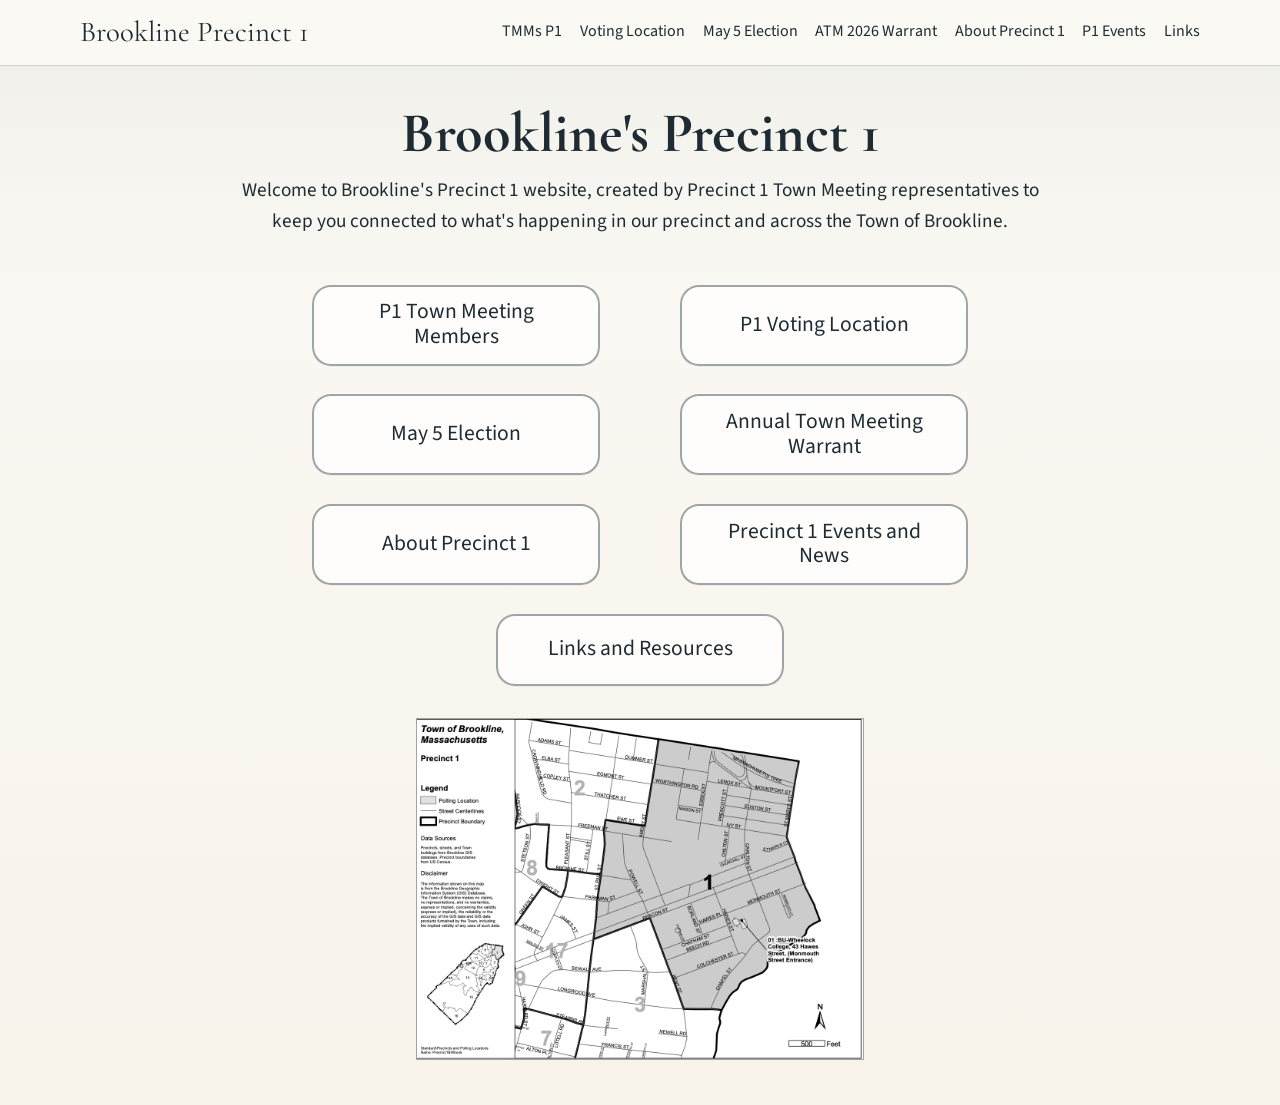
==== index.html @ 7e529240 "Initial commit" ====
<!doctype html>
<html lang="en">
  <head>
    <meta charset="utf-8" />
    <meta name="viewport" content="width=device-width, initial-scale=1" />
    <title>Welcome to Brookline's Precinct 1</title>
    <meta
      name="description"
      content="A non-partisan information site for Brookline, Massachusetts Precinct 1."
    />
    <link rel="preconnect" href="https://fonts.googleapis.com" />
    <link rel="preconnect" href="https://fonts.gstatic.com" crossorigin />
    <link
      href="https://fonts.googleapis.com/css2?family=Cormorant+Garamond:wght@500;600;700&family=Source+Sans+3:wght@400;600;700&display=swap"
      rel="stylesheet"
    />
    <link rel="stylesheet" href="styles.css" />
    <script src="script.js" defer></script>
  </head>
  <body>
    <header class="site-header">
      <div class="site-header__inner">
        <a class="site-brand" href="index.html">
          <span class="site-brand__name">Brookline Precinct 1</span>
        </a>
        <button
          class="menu-toggle"
          type="button"
          data-menu-toggle
          aria-expanded="false"
          aria-controls="site-nav"
        >
          Menu
        </button>
        <nav class="site-nav" id="site-nav" data-site-nav aria-label="Primary">
          <a data-nav-link href="tmms.html">TMMs P1</a>
          <a data-nav-link href="election-information.html">Voting Location</a>
          <a data-nav-link href="may-2026-election.html">May 5 Election</a>
          <a data-nav-link href="warrant-may-2026.html">ATM 2026 Warrant</a>
          <a data-nav-link href="about.html">About Precinct 1</a>
          <a data-nav-link href="events.html">P1 Events</a>
          <a data-nav-link href="links.html">Links</a>
        </nav>
      </div>
    </header>

    <main>
      <section class="hero hero--home">
        <div class="hero-copy hero-copy--home">
          <h1>Brookline's Precinct 1</h1>
          <p class="hero-intro">
            Welcome to Brookline's Precinct 1 website, created by Precinct 1 Town
            Meeting representatives to keep you connected to what's happening in our
            precinct and across the Town of Brookline.
          </p>
        </div>
      </section>

      <section class="page-section page-section--tight-top page-section--no-divider" id="site-sections">
        <div class="home-link-grid" aria-label="Homepage site links">
          <a class="home-link-button" href="tmms.html">P1 Town Meeting Members</a>
          <a class="home-link-button" href="election-information.html">P1 Voting Location</a>
          <a class="home-link-button" href="may-2026-election.html">May 5 Election</a>
          <a class="home-link-button" href="warrant-may-2026.html">Annual Town Meeting Warrant</a>
          <a class="home-link-button" href="about.html">About Precinct 1</a>
          <a class="home-link-button" href="events.html">Precinct 1 Events and News</a>
          <a class="home-link-button home-link-button--wide" href="links.html">Links and Resources</a>
        </div>

        <figure class="home-map">
          <img src="assets/P1Map.png" alt="Map of Brookline Precinct 1." />
        </figure>
      </section>
    </main>
  </body>
</html>
---- styles.css ----
:root {
  --bg: #f7f3eb;
  --paper: #fcfaf6;
  --band: #eeeadf;
  --text: #1e2b33;
  --muted: #53616a;
  --accent: #4d6b52;
  --accent-dark: #324a38;
  --border: rgba(30, 43, 51, 0.18);
  --border-strong: rgba(30, 43, 51, 0.42);
  --content-width: 1120px;
  --measure: 42rem;
  --intro-measure: 56rem;
}

*,
*::before,
*::after {
  box-sizing: border-box;
}

html {
  scroll-behavior: smooth;
}

body {
  margin: 0;
  font-family: "Source Sans 3", "Trebuchet MS", sans-serif;
  color: var(--text);
  background:
    linear-gradient(180deg, rgba(77, 107, 82, 0.08), transparent 18rem),
    linear-gradient(180deg, var(--paper) 0%, var(--bg) 100%);
  line-height: 1.6;
}

a {
  color: var(--accent-dark);
}

a:hover,
a:focus-visible {
  color: var(--accent);
}

img,
iframe {
  max-width: 100%;
}

.site-shell,
.site-header__inner,
.site-footer,
.page-section,
.hero,
.page-hero {
  width: min(calc(100% - 2rem), var(--content-width));
  margin: 0 auto;
}

.site-header {
  position: sticky;
  top: 0;
  z-index: 20;
  backdrop-filter: blur(10px);
  background: rgba(252, 250, 246, 0.9);
  border-bottom: 1px solid var(--border);
}

.site-header__inner {
  display: flex;
  align-items: center;
  justify-content: space-between;
  gap: 1rem;
  padding: 1rem 0;
}

.site-brand {
  text-decoration: none;
  color: var(--text);
}

.site-brand__name,
.hero h1,
.page-hero h1,
.section-title {
  font-family: "Cormorant Garamond", Georgia, serif;
}

.site-brand__name {
  display: block;
  font-size: 1.8rem;
  line-height: 1;
  white-space: nowrap;
}

.site-nav {
  display: flex;
  column-gap: 1.1rem;
  row-gap: 0.5rem;
  flex-wrap: wrap;
  align-items: center;
}

.site-nav a {
  text-decoration: none;
  color: var(--text);
  padding: 0.2rem 0;
  border-bottom: 1px solid transparent;
  white-space: nowrap;
}

.site-nav a[aria-current="page"] {
  color: var(--accent-dark);
  border-bottom-color: var(--accent-dark);
}

.menu-toggle {
  display: none;
  border: 1px solid var(--border);
  border-radius: 0;
  background: transparent;
  color: var(--text);
  padding: 0.55rem 0.9rem;
}

.hero,
.page-hero {
  padding: 4.75rem 0 2.2rem;
}

.hero-copy,
blockquote,
.member-table {
  max-width: var(--measure);
}

.hero-copy {
  max-width: var(--intro-measure);
}

.page-hero__copy {
  max-width: none;
}

.hero h1,
.page-hero h1 {
  margin: 0 0 1rem;
  font-size: clamp(2.8rem, 5vw, 4.8rem);
  line-height: 0.92;
}

.hero-actions,
.card-grid,
.map-grid,
.quick-facts,
.directory-grid {
  display: grid;
  gap: 1.5rem;
}

.map-grid,
.quick-facts {
  grid-template-columns: repeat(auto-fit, minmax(300px, 1fr));
}

.quick-facts--stacked {
  grid-template-columns: 1fr;
}

.directory-grid {
  grid-template-columns: 1fr;
}

.hero-copy p,
.page-hero__copy p {
  max-width: var(--intro-measure);
  text-wrap: pretty;
}

.section-intro,
.page-note {
  max-width: var(--intro-measure);
  text-wrap: pretty;
}

.site-footer p {
  max-width: var(--measure);
}

.page-links .page-hero {
  padding-bottom: 1.2rem;
}

.page-hero--compact {
  padding-bottom: 0.75rem;
}

.page-hero--compact .page-hero__copy h1 {
  margin-bottom: 1.35rem;
}

.page-links .page-section {
  padding-top: 0.35rem;
  border-top: 0;
}

.page-links .directory-group {
  max-width: 60rem;
}

.button-link {
  display: inline-flex;
  align-items: center;
  justify-content: center;
  min-height: 44px;
  padding: 0.8rem 1.2rem;
  border: 1px solid var(--accent-dark);
  border-radius: 0;
  background: var(--accent-dark);
  color: var(--paper);
  text-decoration: none;
  letter-spacing: 0.01em;
  white-space: nowrap;
}

.button-link--secondary {
  background: transparent;
  color: var(--accent-dark);
  border-color: var(--border-strong);
}

.page-section {
  padding: 0.55rem 0 2.8rem;
}

.page-section--no-divider {
  border-top: 0;
}

.page-section--tight-top {
  padding-top: 0.4rem;
}

.section-title {
  margin: 0 0 0.75rem;
  font-size: clamp(2rem, 3vw, 3.1rem);
}

.member-table {
  width: 100%;
  border-collapse: collapse;
  max-width: 100%;
  border-top: 2px solid var(--text);
}

.member-table th,
.member-table td {
  padding: 0.95rem 0.75rem;
  border-bottom: 1px solid var(--border);
  text-align: left;
}

.member-table th {
  background: transparent;
  font-weight: 700;
  white-space: nowrap;
}

.site-footer {
  padding: 0.5rem 0 3rem;
  color: var(--muted);
}

.hero-copy,
.page-hero__copy {
  padding: 0;
}

.hero-actions {
  display: flex;
  flex-wrap: wrap;
  gap: 0.85rem;
  margin-top: 1.6rem;
}

.section-intro {
  margin: 0 0 1.4rem;
  color: var(--muted);
}

.prose-content {
  max-width: 56rem;
}

.prose-content h2,
.prose-content h3 {
  font-family: "Cormorant Garamond", Georgia, serif;
  line-height: 1.08;
}

.prose-content h2 {
  margin: 0 0 1rem;
  font-size: clamp(2rem, 3vw, 3rem);
}

.prose-content h3 {
  margin: 2.2rem 0 0.8rem;
  font-size: clamp(1.55rem, 2.2vw, 2.1rem);
}

.prose-content p,
.prose-content ul {
  margin: 0 0 1.15rem;
  text-wrap: pretty;
}

.prose-content ul {
  padding-left: 1.2rem;
}

.prose-content li + li {
  margin-top: 0.45rem;
}

.home-gallery {
  display: grid;
  grid-template-columns: repeat(auto-fit, minmax(260px, 1fr));
  gap: 1.25rem;
}

.home-gallery__item {
  margin: 0;
}

.home-gallery__item img {
  display: block;
  width: 100%;
  height: 100%;
  min-height: 240px;
  object-fit: cover;
  border: 1px solid var(--border);
  background: var(--paper);
}

.hero--home {
  padding-top: 2.6rem;
  text-align: center;
}

.hero-copy--home {
  max-width: 52rem;
  margin: 0 auto;
}

.hero-copy--home h1 {
  font-size: clamp(2.5rem, 4.4vw, 4rem);
}

.hero-intro {
  margin: 0 auto;
  font-size: clamp(1.02rem, 1.55vw, 1.2rem);
  color: var(--text);
}

.home-map {
  width: min(100%, 28rem);
  margin: 2rem auto 0;
}

.home-map img {
  display: block;
  width: 100%;
  border: 1px solid var(--border-strong);
  background: var(--paper);
}

.home-link-grid {
  display: grid;
  grid-template-columns: repeat(2, minmax(0, 18rem));
  justify-content: center;
  gap: 1.8rem 5rem;
  padding-top: 0.4rem;
}

.home-link-button {
  display: inline-flex;
  align-items: center;
  justify-content: center;
  min-height: 4.5rem;
  padding: 0.85rem 1.4rem;
  border: 2px solid var(--border-strong);
  border-radius: 1.2rem;
  background: rgba(255, 255, 255, 0.72);
  color: var(--text);
  text-align: center;
  text-decoration: none;
  font-size: clamp(1.15rem, 1.9vw, 1.35rem);
  line-height: 1.15;
  box-shadow: 0 1px 0 rgba(30, 43, 51, 0.05);
  transition:
    transform 160ms ease,
    background 160ms ease,
    border-color 160ms ease;
}

.home-link-button:hover,
.home-link-button:focus-visible {
  color: var(--text);
  transform: translateY(-2px);
  background: rgba(255, 255, 255, 0.92);
  border-color: var(--text);
}

.home-link-button--wide {
  grid-column: 1 / -1;
  width: min(100%, 18rem);
  justify-self: center;
}

.election-page__content {
  max-width: 66rem;
}

.about-page__content {
  max-width: 48rem;
}

.about-page__article {
  max-width: 48rem;
}

.about-page__article p {
  margin: 0;
  text-wrap: pretty;
}

.about-page__article p + p {
  margin-top: 1.35rem;
}

.image-frame.about-page__figure {
  margin: 2rem 0 0;
  padding-bottom: 2rem;
}

.election-page__example-heading {
  margin: 0 0 1.6rem;
  font-size: clamp(1.45rem, 2vw, 1.9rem);
  line-height: 1.1;
  font-family: "Cormorant Garamond", Georgia, serif;
}

.election-page__location,
.election-page__where-link {
  margin: 0 0 1.55rem;
  font-size: clamp(1.2rem, 1.9vw, 1.85rem);
  line-height: 1.35;
}

.election-page__where-link {
  max-width: 58rem;
}

.election-page__where-link--lookup {
  padding-top: 0.9rem;
}

.election-page__photo-grid {
  display: grid;
  grid-template-columns: minmax(300px, 380px) minmax(320px, 1fr);
  gap: 2.4rem;
  align-items: center;
  margin: 0 0 2.5rem;
}

.election-page__photo,
.election-page__map,
.election-page__example {
  margin: 0;
}

.election-page__photo img,
.election-page__map iframe,
.election-page__example img {
  display: block;
  width: 100%;
}

.election-page__map iframe {
  min-height: 320px;
}

.election-page__example {
  max-width: 430px;
}

.warrant-page__content {
  max-width: 70rem;
  padding-top: 1.2rem;
}

.warrant-page__hero .page-hero__copy h1 {
  margin-bottom: 3rem;
}

.warrant-page__hero-link {
  margin: 0 0 1.9rem;
  font-size: clamp(1.55rem, 2.2vw, 2.1rem);
  line-height: 1.1;
  font-family: "Cormorant Garamond", Georgia, serif;
}

.warrant-page__hero-link a {
  color: var(--accent-dark);
  text-decoration-line: underline;
  text-decoration-thickness: 1px;
  text-underline-offset: 0.12em;
}

.warrant-page__document-block + .warrant-page__document-block {
  margin-top: 4rem;
}

.warrant-page__document-title {
  margin: 0 0 1.5rem;
  font-size: clamp(1.55rem, 2.2vw, 2.1rem);
  line-height: 1.1;
  font-family: "Cormorant Garamond", Georgia, serif;
}

.warrant-page__embed {
  width: 100%;
  min-height: 900px;
  margin-top: 0.2rem;
  border: 1px solid var(--border);
  background: var(--paper);
}

.map-card,
.fact-panel,
.directory-group {
  padding-top: 1rem;
  border-top: 2px solid var(--border-strong);
}

.map-card h3,
.fact-panel h2,
.directory-group h2,
.link-row__title {
  margin: 0 0 0.95rem;
  font-size: 1.1rem;
}

.link-row__title {
  white-space: nowrap;
}

.map-meta,
.fact-panel p,
.directory-group p,
.link-row__body,
.page-note,
.map-card p {
  color: var(--muted);
}

.map-links,
.resource-list,
.plain-list,
.directory-group ul {
  list-style: none;
  margin: 0;
  padding: 0;
}

.map-links li,
.resource-list li,
.plain-list li,
.directory-group li {
  padding: 0.5rem 0 0.7rem;
}

.map-links li:first-child,
.resource-list li:first-child,
.plain-list li:first-child,
.directory-group li:first-child {
  padding-top: 0;
}

.map-links a,
.resource-list a,
.plain-list a,
.link-row {
  text-decoration: none;
}

.button-link:hover,
.button-link:focus-visible {
  color: var(--paper);
}

.button-link--secondary:hover,
.button-link--secondary:focus-visible {
  color: var(--accent-dark);
  background: rgba(77, 107, 82, 0.08);
}

.resource-list {
  max-width: var(--measure);
}

.resource-list a {
  margin-left: 0.3rem;
}

.link-list {
  border-top: 1px solid var(--border);
}

.link-row {
  display: grid;
  gap: 0.3rem;
  padding: 1rem 0;
  border-bottom: 1px solid var(--border);
  color: inherit;
}

.link-row:hover .link-row__title,
.link-row:focus-visible .link-row__title {
  color: var(--accent-dark);
}

.fact-strip {
  display: grid;
  gap: 1rem;
  padding: 1rem 0;
  border-top: 2px solid var(--border-strong);
}

.fact-strip dt {
  font-size: 0.82rem;
  letter-spacing: 0.1em;
  text-transform: uppercase;
  color: var(--muted);
}

.fact-strip dd {
  margin: 0.35rem 0 0;
  font-size: 1.15rem;
}

.image-frame {
  margin: 0;
}

.image-frame img {
  display: block;
  width: 100%;
  max-width: 760px;
  border: 1px solid var(--border);
}

.image-frame figcaption {
  margin-top: 0.75rem;
  color: var(--muted);
  font-size: 0.95rem;
}

.page-note {
  padding-top: 1rem;
  border-top: 2px solid var(--border-strong);
}

.sr-only {
  position: absolute;
  width: 1px;
  height: 1px;
  padding: 0;
  margin: -1px;
  overflow: hidden;
  clip: rect(0, 0, 0, 0);
  white-space: nowrap;
  border: 0;
}

:focus-visible {
  outline: 3px solid rgba(77, 107, 82, 0.38);
  outline-offset: 3px;
}

@media (max-width: 860px) {
  .menu-toggle {
    display: inline-flex;
  }

  .site-nav {
    display: none;
    width: 100%;
    flex-direction: column;
    align-items: flex-start;
    padding-top: 0.75rem;
  }

  .site-nav.is-open {
    display: flex;
  }

  .site-header__inner {
    flex-wrap: wrap;
  }

  .site-nav a {
    padding: 0.2rem 0;
  }

  .home-link-grid {
    grid-template-columns: minmax(0, 20rem);
    gap: 1.3rem;
  }

  .home-link-button--wide {
    grid-column: auto;
  }

  .election-page__photo-grid {
    grid-template-columns: 1fr;
    gap: 1.25rem;
    max-width: 100%;
  }

  .warrant-page__embed {
    min-height: 640px;
  }
}
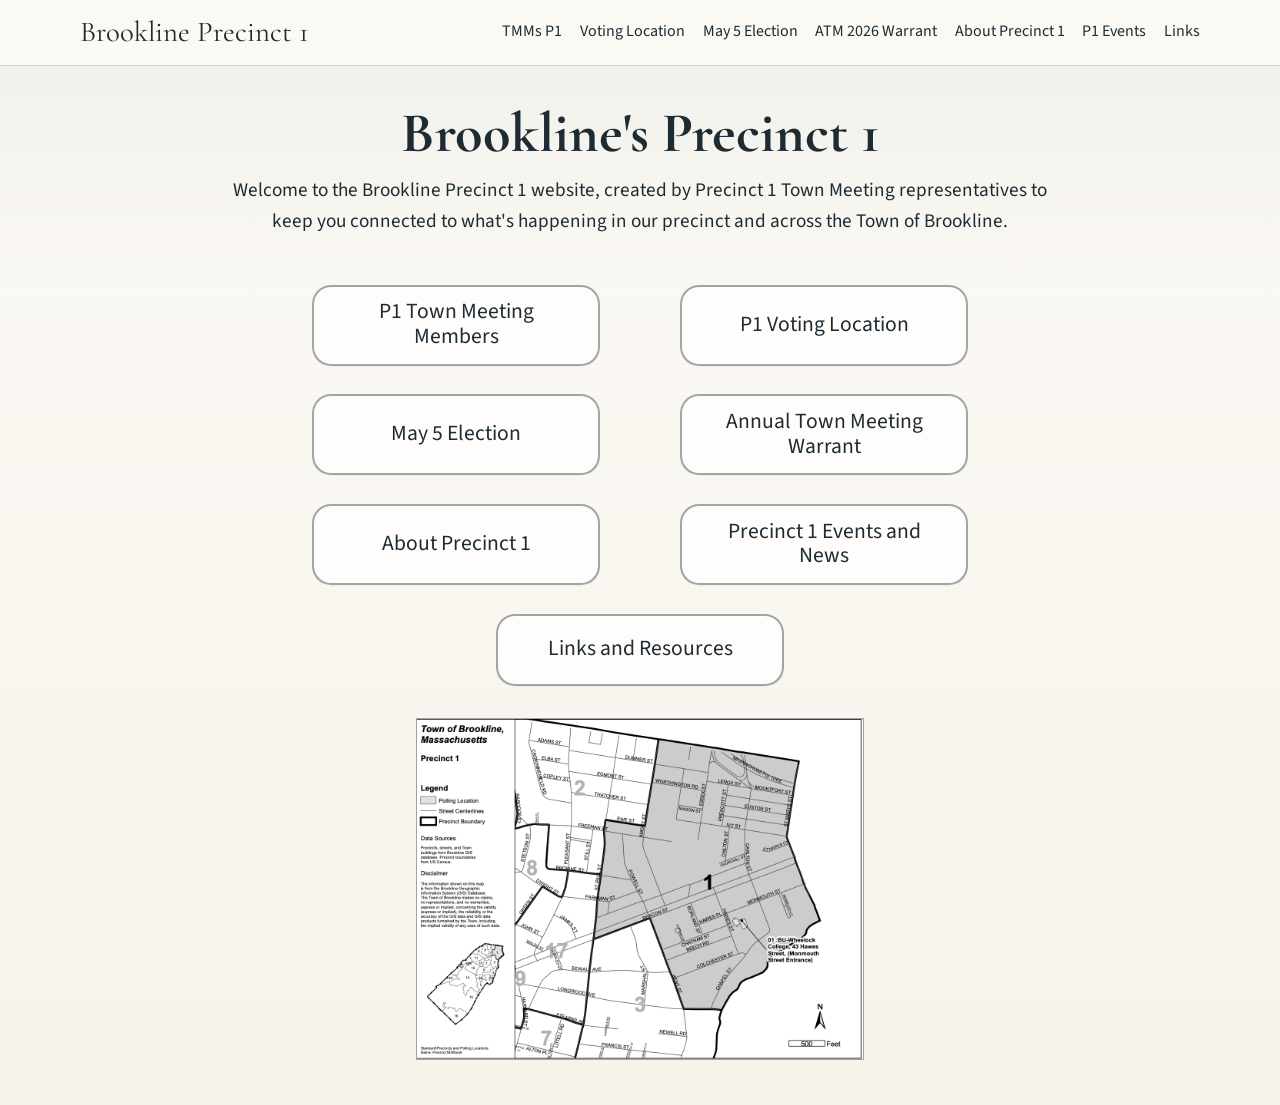
==== commit 60c0966a: "small tweaks" ====
--- a/index.html
+++ b/index.html
@@ -3,7 +3,7 @@
   <head>
     <meta charset="utf-8" />
     <meta name="viewport" content="width=device-width, initial-scale=1" />
-    <title>Welcome to Brookline's Precinct 1</title>
+    <title>Welcome to Brookline Precinct 1</title>
     <meta
       name="description"
       content="A non-partisan information site for Brookline, Massachusetts Precinct 1."
@@ -49,7 +49,7 @@
         <div class="hero-copy hero-copy--home">
           <h1>Brookline's Precinct 1</h1>
           <p class="hero-intro">
-            Welcome to Brookline's Precinct 1 website, created by Precinct 1 Town
+            Welcome to the Brookline Precinct 1 website, created by Precinct 1 Town
             Meeting representatives to keep you connected to what's happening in our
             precinct and across the Town of Brookline.
           </p>
--- a/styles.css
+++ b/styles.css
@@ -286,6 +286,10 @@
 .section-intro {
   margin: 0 0 1.4rem;
   color: var(--muted);
+}
+
+.tmms-description {
+  margin-top: 1.6rem;
 }
 
 .prose-content {
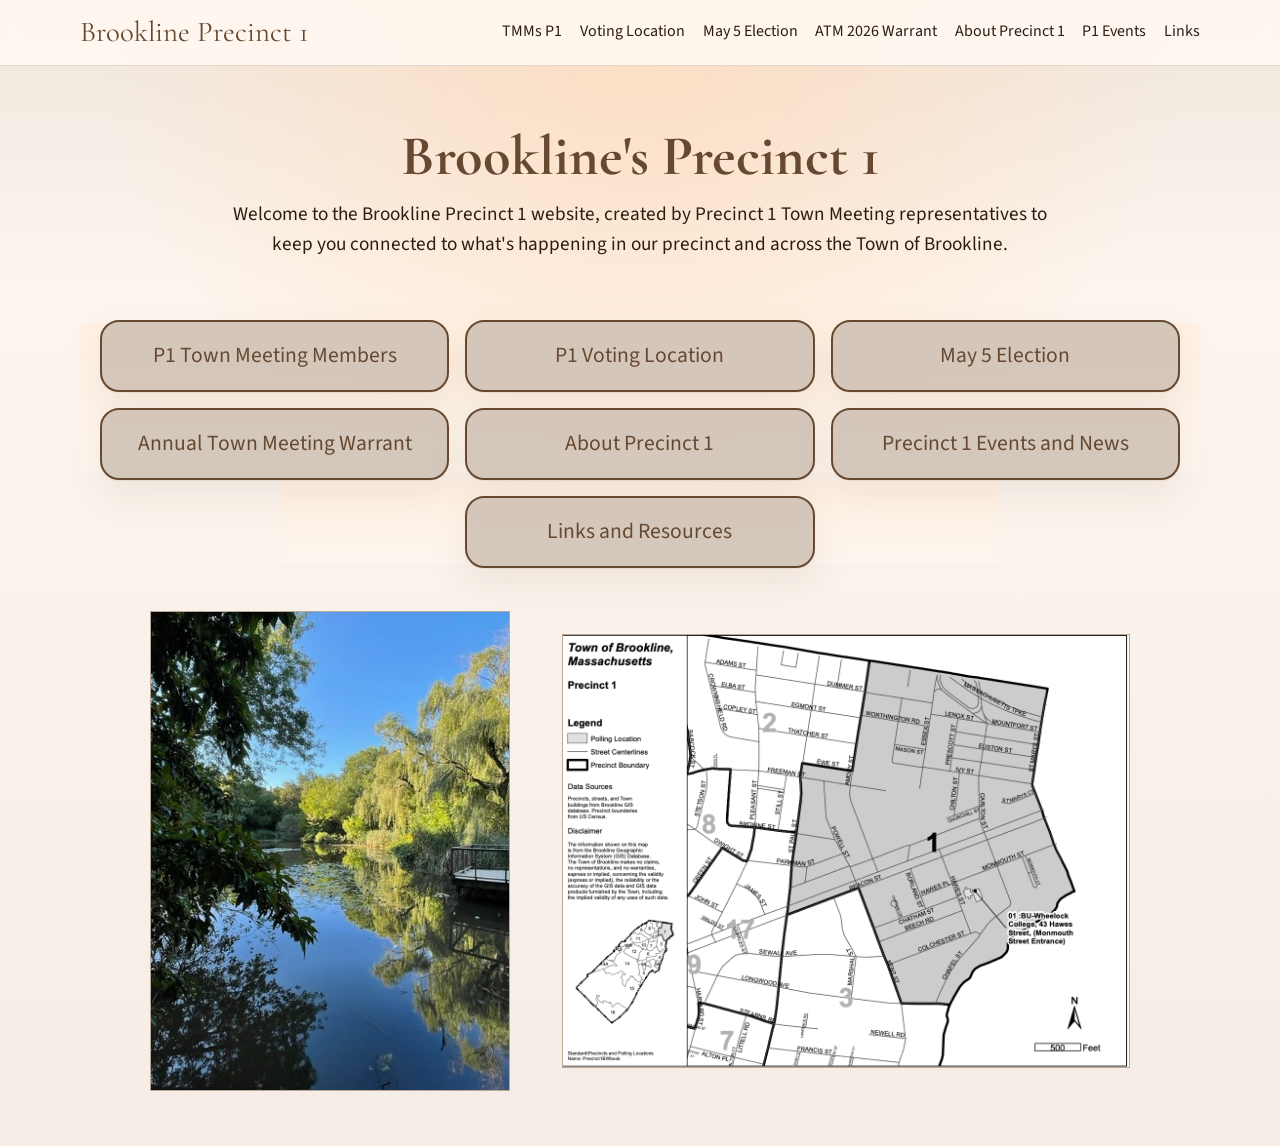
==== commit 0008e455: "new welcome page" ====
--- a/index.html
+++ b/index.html
@@ -45,31 +45,53 @@
     </header>
 
     <main>
-      <section class="hero hero--home">
-        <div class="hero-copy hero-copy--home">
-          <h1>Brookline's Precinct 1</h1>
-          <p class="hero-intro">
-            Welcome to the Brookline Precinct 1 website, created by Precinct 1 Town
-            Meeting representatives to keep you connected to what's happening in our
-            precinct and across the Town of Brookline.
-          </p>
-        </div>
-      </section>
+      <section class="page-section page-section--tight-top page-section--no-divider home-page" id="site-sections">
+        <div class="home-welcome-panel">
+          <div class="hero hero--home">
+            <div class="hero-copy hero-copy--home">
+              <h1>Brookline's Precinct 1</h1>
+              <p class="hero-intro">
+                Welcome to the Brookline Precinct 1 website, created by Precinct 1 Town
+                Meeting representatives to keep you connected to what's happening in our
+                precinct and across the Town of Brookline.
+              </p>
+            </div>
+          </div>
 
-      <section class="page-section page-section--tight-top page-section--no-divider" id="site-sections">
-        <div class="home-link-grid" aria-label="Homepage site links">
-          <a class="home-link-button" href="tmms.html">P1 Town Meeting Members</a>
-          <a class="home-link-button" href="election-information.html">P1 Voting Location</a>
-          <a class="home-link-button" href="may-2026-election.html">May 5 Election</a>
-          <a class="home-link-button" href="warrant-may-2026.html">Annual Town Meeting Warrant</a>
-          <a class="home-link-button" href="about.html">About Precinct 1</a>
-          <a class="home-link-button" href="events.html">Precinct 1 Events and News</a>
-          <a class="home-link-button home-link-button--wide" href="links.html">Links and Resources</a>
+          <div class="home-link-grid" aria-label="Homepage site links">
+            <a class="home-link-button" href="tmms.html">P1 Town Meeting Members</a>
+            <a class="home-link-button" href="election-information.html">P1 Voting Location</a>
+            <a class="home-link-button" href="may-2026-election.html">May 5 Election</a>
+            <a class="home-link-button" href="warrant-may-2026.html">Annual Town Meeting Warrant</a>
+            <a class="home-link-button" href="about.html">About Precinct 1</a>
+            <a class="home-link-button" href="events.html">Precinct 1 Events and News</a>
+            <a class="home-link-button home-link-button--featured" href="links.html">Links and Resources</a>
+          </div>
         </div>
 
-        <figure class="home-map">
-          <img src="assets/P1Map.png" alt="Map of Brookline Precinct 1." />
-        </figure>
+        <div class="home-visual-grid" aria-label="Welcome page visuals">
+          <figure class="home-visual home-visual--photo">
+            <button class="home-visual__trigger" type="button" data-lightbox-trigger>
+              <img
+                src="assets/halls2.jpg"
+                alt="Hall's Pond in Precinct 1, with trees reflected in still water."
+              />
+            </button>
+          </figure>
+          <figure class="home-visual home-visual--map">
+            <button class="home-visual__trigger" type="button" data-lightbox-trigger>
+              <img src="assets/P1Map.png" alt="Map of Brookline Precinct 1." />
+            </button>
+          </figure>
+        </div>
+
+        <dialog class="image-lightbox" data-image-lightbox aria-label="Expanded image view">
+          <button class="image-lightbox__close" type="button" data-lightbox-close aria-label="Close expanded image">
+            Close
+          </button>
+          <img class="image-lightbox__image" data-lightbox-image alt="" />
+          <p class="image-lightbox__caption" data-lightbox-caption></p>
+        </dialog>
       </section>
     </main>
   </body>
--- a/styles.css
+++ b/styles.css
@@ -1,16 +1,28 @@
 :root {
-  --bg: #f7f3eb;
-  --paper: #fcfaf6;
-  --band: #eeeadf;
-  --text: #1e2b33;
-  --muted: #53616a;
-  --accent: #4d6b52;
-  --accent-dark: #324a38;
-  --border: rgba(30, 43, 51, 0.18);
-  --border-strong: rgba(30, 43, 51, 0.42);
+  --peach: #ffdbbb;
+  --greige: #ccbeb1;
+  --taupe: #997e67;
+  --brown: #664930;
   --content-width: 1120px;
   --measure: 42rem;
   --intro-measure: 56rem;
+  --paper: #fff8f1;
+  --bg: #f5ede5;
+  --band: var(--peach);
+  --text: #2c1d13;
+  --muted: #6f5a49;
+  --accent: var(--taupe);
+  --accent-dark: var(--brown);
+  --border: rgba(102, 73, 48, 0.18);
+  --border-strong: rgba(102, 73, 48, 0.46);
+  --accent-wash: rgba(255, 219, 187, 0.68);
+  --header-bg: rgba(255, 248, 241, 0.94);
+  --surface: rgba(255, 248, 241, 0.88);
+  --surface-hover: rgba(255, 219, 187, 0.72);
+  --surface-strong: var(--greige);
+  --surface-cream: rgba(255, 248, 241, 0.98);
+  --shadow-soft: 0 1px 0 rgba(102, 73, 48, 0.08), 0 16px 36px rgba(153, 126, 103, 0.12);
+  --focus-ring: rgba(102, 73, 48, 0.3);
 }
 
 *,
@@ -28,7 +40,8 @@
   font-family: "Source Sans 3", "Trebuchet MS", sans-serif;
   color: var(--text);
   background:
-    linear-gradient(180deg, rgba(77, 107, 82, 0.08), transparent 18rem),
+    radial-gradient(circle at top, rgba(255, 219, 187, 0.82), transparent 34rem),
+    linear-gradient(180deg, rgba(204, 190, 177, 0.32), transparent 18rem),
     linear-gradient(180deg, var(--paper) 0%, var(--bg) 100%);
   line-height: 1.6;
 }
@@ -62,7 +75,7 @@
   top: 0;
   z-index: 20;
   backdrop-filter: blur(10px);
-  background: rgba(252, 250, 246, 0.9);
+  background: var(--header-bg);
   border-bottom: 1px solid var(--border);
 }
 
@@ -84,6 +97,7 @@
 .page-hero h1,
 .section-title {
   font-family: "Cormorant Garamond", Georgia, serif;
+  color: var(--accent-dark);
 }
 
 .site-brand__name {
@@ -99,6 +113,7 @@
   row-gap: 0.5rem;
   flex-wrap: wrap;
   align-items: center;
+  margin-left: auto;
 }
 
 .site-nav a {
@@ -118,7 +133,7 @@
   display: none;
   border: 1px solid var(--border);
   border-radius: 0;
-  background: transparent;
+  background: var(--surface-cream);
   color: var(--text);
   padding: 0.55rem 0.9rem;
 }
@@ -224,7 +239,7 @@
 }
 
 .button-link--secondary {
-  background: transparent;
+  background: rgba(255, 219, 187, 0.46);
   color: var(--accent-dark);
   border-color: var(--border-strong);
 }
@@ -261,9 +276,13 @@
 }
 
 .member-table th {
-  background: transparent;
+  background: rgba(204, 190, 177, 0.78);
   font-weight: 700;
   white-space: nowrap;
+}
+
+.member-table tr:nth-child(even) td {
+  background: rgba(255, 219, 187, 0.2);
 }
 
 .site-footer {
@@ -300,6 +319,7 @@
 .prose-content h3 {
   font-family: "Cormorant Garamond", Georgia, serif;
   line-height: 1.08;
+  color: var(--accent-dark);
 }
 
 .prose-content h2 {
@@ -343,11 +363,12 @@
   min-height: 240px;
   object-fit: cover;
   border: 1px solid var(--border);
-  background: var(--paper);
+  background: var(--band);
 }
 
 .hero--home {
-  padding-top: 2.6rem;
+  width: 100%;
+  padding: 2.8rem 2rem 2.4rem;
   text-align: center;
 }
 
@@ -366,24 +387,42 @@
   color: var(--text);
 }
 
-.home-map {
-  width: min(100%, 28rem);
-  margin: 2rem auto 0;
-}
-
-.home-map img {
-  display: block;
-  width: 100%;
-  border: 1px solid var(--border-strong);
-  background: var(--paper);
+.home-page {
+  padding-top: 1.25rem;
+  padding-bottom: 3.4rem;
+}
+
+.home-welcome-panel {
+  display: grid;
+  gap: 1.35rem;
 }
 
 .home-link-grid {
   display: grid;
-  grid-template-columns: repeat(2, minmax(0, 18rem));
+  grid-template-columns: repeat(3, minmax(0, 1fr));
   justify-content: center;
-  gap: 1.8rem 5rem;
-  padding-top: 0.4rem;
+  gap: 1rem 1rem;
+  padding: 0 1.25rem;
+  position: relative;
+}
+
+.home-link-grid::before,
+.home-link-grid::after {
+  content: "";
+  position: absolute;
+  z-index: -1;
+  background: linear-gradient(180deg, rgba(255, 240, 225, 0.9), rgba(255, 248, 241, 0.52));
+}
+
+.home-link-grid::before {
+  inset: 0.2rem 0 5.9rem;
+}
+
+.home-link-grid::after {
+  left: 18%;
+  right: 18%;
+  bottom: 0.25rem;
+  height: 5.2rem;
 }
 
 .home-link-button {
@@ -392,15 +431,15 @@
   justify-content: center;
   min-height: 4.5rem;
   padding: 0.85rem 1.4rem;
-  border: 2px solid var(--border-strong);
+  border: 2px solid var(--accent-dark);
   border-radius: 1.2rem;
-  background: rgba(255, 255, 255, 0.72);
-  color: var(--text);
+  background: rgba(204, 190, 177, 0.82);
+  color: var(--accent-dark);
   text-align: center;
   text-decoration: none;
   font-size: clamp(1.15rem, 1.9vw, 1.35rem);
   line-height: 1.15;
-  box-shadow: 0 1px 0 rgba(30, 43, 51, 0.05);
+  box-shadow: var(--shadow-soft);
   transition:
     transform 160ms ease,
     background 160ms ease,
@@ -409,16 +448,94 @@
 
 .home-link-button:hover,
 .home-link-button:focus-visible {
-  color: var(--text);
+  color: var(--accent-dark);
   transform: translateY(-2px);
-  background: rgba(255, 255, 255, 0.92);
-  border-color: var(--text);
-}
-
-.home-link-button--wide {
-  grid-column: 1 / -1;
-  width: min(100%, 18rem);
-  justify-self: center;
+  background: var(--surface-hover);
+  border-color: var(--accent-dark);
+}
+
+.home-link-button--featured {
+  grid-column: 2;
+}
+
+.home-visual-grid {
+  display: grid;
+  grid-template-columns: minmax(260px, 360px) minmax(320px, 1fr);
+  gap: 3.25rem;
+  align-items: start;
+  width: min(100%, 980px);
+  margin: 2.7rem auto 0;
+}
+
+.home-visual {
+  margin: 0;
+}
+
+.home-visual__trigger {
+  display: block;
+  width: 100%;
+  padding: 0;
+  border: 0;
+  background: transparent;
+  cursor: zoom-in;
+}
+
+.home-visual img,
+.home-visual__trigger img {
+  display: block;
+  width: 100%;
+  border: 1px solid var(--border-strong);
+  background: var(--surface-cream);
+}
+
+.home-visual--photo img {
+  aspect-ratio: 3 / 4;
+  object-fit: cover;
+}
+
+.home-visual--map {
+  align-self: center;
+}
+
+.image-lightbox {
+  width: min(92vw, 1100px);
+  max-width: 1100px;
+  padding: 1rem;
+  border: 1px solid var(--border-strong);
+  background: rgba(255, 248, 241, 0.98);
+  box-shadow: 0 24px 60px rgba(44, 29, 19, 0.28);
+}
+
+.image-lightbox::backdrop {
+  background: rgba(44, 29, 19, 0.68);
+}
+
+.image-lightbox__close {
+  display: inline-flex;
+  align-items: center;
+  justify-content: center;
+  margin-left: auto;
+  margin-bottom: 0.8rem;
+  padding: 0.55rem 0.9rem;
+  border: 1px solid var(--accent-dark);
+  background: var(--surface-cream);
+  color: var(--accent-dark);
+  font: inherit;
+  cursor: pointer;
+}
+
+.image-lightbox__image {
+  display: block;
+  width: 100%;
+  max-height: 78vh;
+  object-fit: contain;
+  border: 1px solid var(--border-strong);
+  background: var(--surface-cream);
+}
+
+.image-lightbox__caption {
+  margin: 0.8rem 0 0;
+  color: var(--muted);
 }
 
 .election-page__content {
@@ -452,6 +569,7 @@
   font-size: clamp(1.45rem, 2vw, 1.9rem);
   line-height: 1.1;
   font-family: "Cormorant Garamond", Georgia, serif;
+  color: var(--accent-dark);
 }
 
 .election-page__location,
@@ -488,6 +606,8 @@
 .election-page__example img {
   display: block;
   width: 100%;
+  border: 1px solid var(--border-strong);
+  background: var(--surface-cream);
 }
 
 .election-page__map iframe {
@@ -512,6 +632,7 @@
   font-size: clamp(1.55rem, 2.2vw, 2.1rem);
   line-height: 1.1;
   font-family: "Cormorant Garamond", Georgia, serif;
+  color: var(--accent-dark);
 }
 
 .warrant-page__hero-link a {
@@ -530,6 +651,7 @@
   font-size: clamp(1.55rem, 2.2vw, 2.1rem);
   line-height: 1.1;
   font-family: "Cormorant Garamond", Georgia, serif;
+  color: var(--accent-dark);
 }
 
 .warrant-page__embed {
@@ -537,7 +659,7 @@
   min-height: 900px;
   margin-top: 0.2rem;
   border: 1px solid var(--border);
-  background: var(--paper);
+  background: var(--surface-cream);
 }
 
 .map-card,
@@ -606,7 +728,7 @@
 .button-link--secondary:hover,
 .button-link--secondary:focus-visible {
   color: var(--accent-dark);
-  background: rgba(77, 107, 82, 0.08);
+  background: rgba(255, 219, 187, 0.78);
 }
 
 .resource-list {
@@ -618,7 +740,7 @@
 }
 
 .link-list {
-  border-top: 1px solid var(--border);
+  border-top: 2px solid var(--border-strong);
 }
 
 .link-row {
@@ -629,6 +751,11 @@
   color: inherit;
 }
 
+.link-row:hover,
+.link-row:focus-visible {
+  background: rgba(255, 219, 187, 0.24);
+}
+
 .link-row:hover .link-row__title,
 .link-row:focus-visible .link-row__title {
   color: var(--accent-dark);
@@ -661,7 +788,7 @@
   display: block;
   width: 100%;
   max-width: 760px;
-  border: 1px solid var(--border);
+  border: 1px solid var(--border-strong);
 }
 
 .image-frame figcaption {
@@ -688,7 +815,7 @@
 }
 
 :focus-visible {
-  outline: 3px solid rgba(77, 107, 82, 0.38);
+  outline: 3px solid var(--focus-ring);
   outline-offset: 3px;
 }
 
@@ -703,6 +830,7 @@
     flex-direction: column;
     align-items: flex-start;
     padding-top: 0.75rem;
+    margin-left: 0;
   }
 
   .site-nav.is-open {
@@ -718,12 +846,35 @@
   }
 
   .home-link-grid {
-    grid-template-columns: minmax(0, 20rem);
-    gap: 1.3rem;
-  }
-
-  .home-link-button--wide {
-    grid-column: auto;
+    grid-template-columns: repeat(2, minmax(0, 1fr));
+    gap: 0.95rem;
+    padding: 0;
+  }
+
+  .home-link-grid::before {
+    inset: 0.15rem 0 5.2rem;
+  }
+
+  .home-link-grid::after {
+    left: 10%;
+    right: 10%;
+    height: 4.6rem;
+  }
+
+  .home-link-button--featured {
+    grid-column: 1 / -1;
+    width: min(100%, 18rem);
+    justify-self: center;
+  }
+
+  .home-visual-grid {
+    grid-template-columns: 1fr;
+    gap: 1.6rem;
+    margin-top: 2rem;
+  }
+
+  .home-visual--photo img {
+    aspect-ratio: auto;
   }
 
   .election-page__photo-grid {
@@ -736,3 +887,23 @@
     min-height: 640px;
   }
 }
+
+@media (max-width: 640px) {
+  .hero--home {
+    padding: 2.2rem 1rem 1.9rem;
+  }
+
+  .home-link-grid {
+    grid-template-columns: 1fr;
+  }
+
+  .home-link-grid::before,
+  .home-link-grid::after {
+    display: none;
+  }
+
+  .home-link-button--featured {
+    grid-column: auto;
+    width: 100%;
+  }
+}
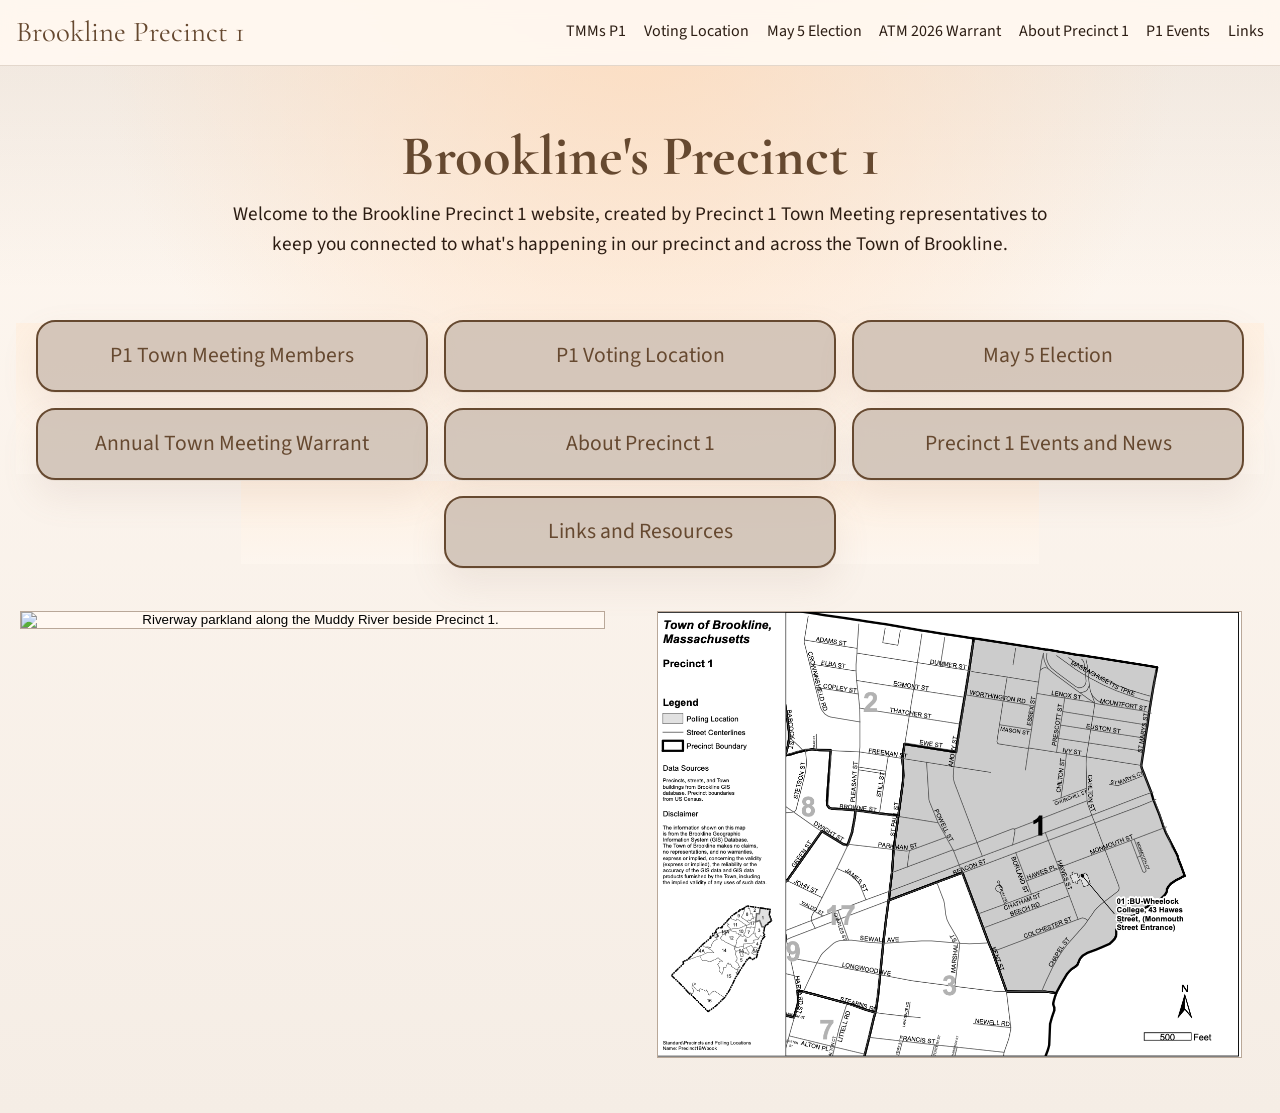
==== commit 8216c470: "changes" ====
--- a/index.html
+++ b/index.html
@@ -73,8 +73,8 @@
           <figure class="home-visual home-visual--photo">
             <button class="home-visual__trigger" type="button" data-lightbox-trigger>
               <img
-                src="assets/halls2.jpg"
-                alt="Hall's Pond in Precinct 1, with trees reflected in still water."
+                src="assets/RiverwayParkBGSAWalk.2024.jpg"
+                alt="Riverway parkland along the Muddy River beside Precinct 1."
               />
             </button>
           </figure>
--- a/styles.css
+++ b/styles.css
@@ -3,7 +3,7 @@
   --greige: #ccbeb1;
   --taupe: #997e67;
   --brown: #664930;
-  --content-width: 1120px;
+  --content-width: 1360px;
   --measure: 42rem;
   --intro-measure: 56rem;
   --paper: #fff8f1;
@@ -460,10 +460,10 @@
 
 .home-visual-grid {
   display: grid;
-  grid-template-columns: minmax(260px, 360px) minmax(320px, 1fr);
+  grid-template-columns: repeat(2, minmax(420px, 585px));
   gap: 3.25rem;
   align-items: start;
-  width: min(100%, 980px);
+  width: min(100%, 1240px);
   margin: 2.7rem auto 0;
 }
 
@@ -489,8 +489,8 @@
 }
 
 .home-visual--photo img {
-  aspect-ratio: 3 / 4;
-  object-fit: cover;
+  aspect-ratio: auto;
+  object-fit: contain;
 }
 
 .home-visual--map {
@@ -543,11 +543,11 @@
 }
 
 .about-page__content {
-  max-width: 48rem;
+  max-width: 78rem;
 }
 
 .about-page__article {
-  max-width: 48rem;
+  max-width: 60rem;
 }
 
 .about-page__article p {
@@ -562,6 +562,133 @@
 .image-frame.about-page__figure {
   margin: 2rem 0 0;
   padding-bottom: 2rem;
+}
+
+.about-carousel {
+  margin-top: 3rem;
+  max-width: 78rem;
+  padding-top: 1.15rem;
+  border-top: 2px solid var(--border-strong);
+}
+
+.about-carousel__header {
+  max-width: 40rem;
+  margin-bottom: 1.25rem;
+}
+
+.about-carousel__eyebrow {
+  margin: 0 0 0.45rem;
+  font-size: 0.82rem;
+  letter-spacing: 0.12em;
+  text-transform: uppercase;
+  color: var(--muted);
+}
+
+.about-carousel__title {
+  margin: 0;
+  font-size: clamp(1.95rem, 3vw, 2.8rem);
+  line-height: 0.98;
+  font-family: "Cormorant Garamond", Georgia, serif;
+  color: var(--accent-dark);
+}
+
+.about-carousel__intro {
+  margin: 0.65rem 0 0;
+  color: var(--muted);
+  text-wrap: pretty;
+}
+
+.about-carousel__stage {
+  min-height: 0;
+}
+
+.about-carousel__slide {
+  margin: 0;
+}
+
+.about-carousel__image-button {
+  display: block;
+  width: 100%;
+  padding: 0;
+  border: 1px solid var(--border-strong);
+  background:
+    linear-gradient(180deg, rgba(255, 248, 241, 0.98), rgba(245, 237, 229, 0.94));
+  box-shadow: var(--shadow-soft);
+  cursor: zoom-in;
+}
+
+.about-carousel__image-button img {
+  display: block;
+  width: 100%;
+  aspect-ratio: 16 / 10;
+  object-fit: contain;
+  background: transparent;
+}
+
+.about-carousel__caption {
+  margin-top: 0.95rem;
+  color: var(--muted);
+  text-wrap: pretty;
+}
+
+.about-carousel__controls {
+  display: flex;
+  align-items: center;
+  justify-content: space-between;
+  gap: 1rem;
+  margin-top: 1rem;
+}
+
+.about-carousel__nav {
+  display: inline-flex;
+  align-items: center;
+  justify-content: center;
+  min-height: 44px;
+  padding: 0.7rem 1rem;
+  border: 1px solid var(--border-strong);
+  background: var(--surface-cream);
+  color: var(--accent-dark);
+  font: inherit;
+  cursor: pointer;
+}
+
+.about-carousel__nav:hover,
+.about-carousel__nav:focus-visible {
+  background: var(--surface-hover);
+}
+
+.about-carousel__status {
+  margin: 0;
+  color: var(--muted);
+  text-align: center;
+}
+
+.about-carousel__dots {
+  display: flex;
+  flex-wrap: wrap;
+  justify-content: center;
+  gap: 0.6rem;
+  margin-top: 1rem;
+}
+
+.about-carousel__dot {
+  display: inline-flex;
+  align-items: center;
+  justify-content: center;
+  width: 2.4rem;
+  height: 2.4rem;
+  border: 1px solid var(--border-strong);
+  border-radius: 999px;
+  background: var(--surface-cream);
+  color: var(--accent-dark);
+  font: inherit;
+  cursor: pointer;
+}
+
+.about-carousel__dot.is-active,
+.about-carousel__dot:hover,
+.about-carousel__dot:focus-visible {
+  background: rgba(204, 190, 177, 0.84);
 }
 
 .election-page__example-heading {
@@ -644,6 +771,19 @@
 
 .warrant-page__document-block + .warrant-page__document-block {
   margin-top: 4rem;
+}
+
+.warrant-page__document-actions {
+  display: flex;
+  flex-wrap: wrap;
+  gap: 0.8rem;
+  margin: 0 0 1rem;
+}
+
+.warrant-page__mobile-note {
+  display: none;
+  margin: 0 0 1rem;
+  color: var(--muted);
 }
 
 .warrant-page__document-title {
@@ -883,12 +1023,24 @@
     max-width: 100%;
   }
 
+  .about-carousel__image-button img {
+    aspect-ratio: 4 / 3;
+  }
+
   .warrant-page__embed {
     min-height: 640px;
   }
 }
 
 @media (max-width: 640px) {
+  .warrant-page__mobile-note {
+    display: block;
+  }
+
+  .warrant-page__embed {
+    display: none;
+  }
+
   .hero--home {
     padding: 2.2rem 1rem 1.9rem;
   }
@@ -906,4 +1058,13 @@
     grid-column: auto;
     width: 100%;
   }
-}
+
+  .about-carousel__controls {
+    flex-wrap: wrap;
+    justify-content: center;
+  }
+
+  .about-carousel__status {
+    width: 100%;
+  }
+}
